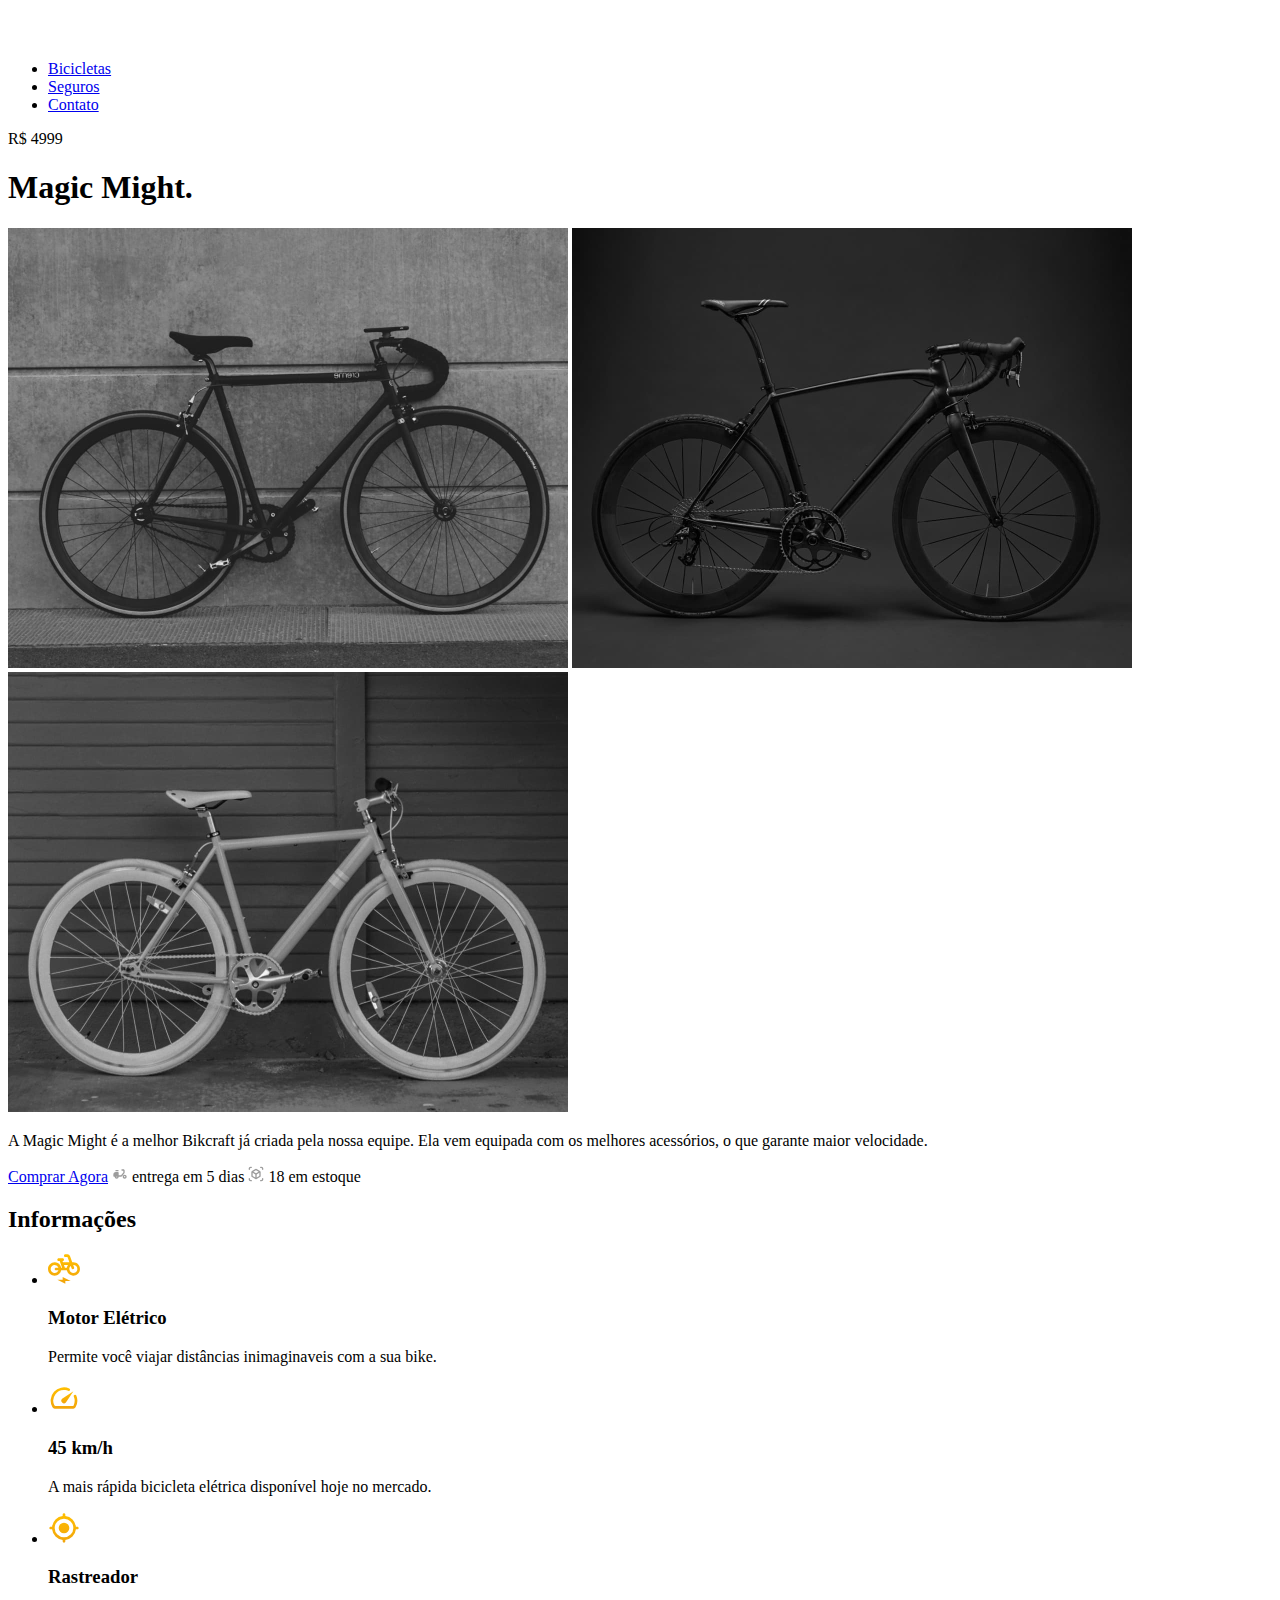
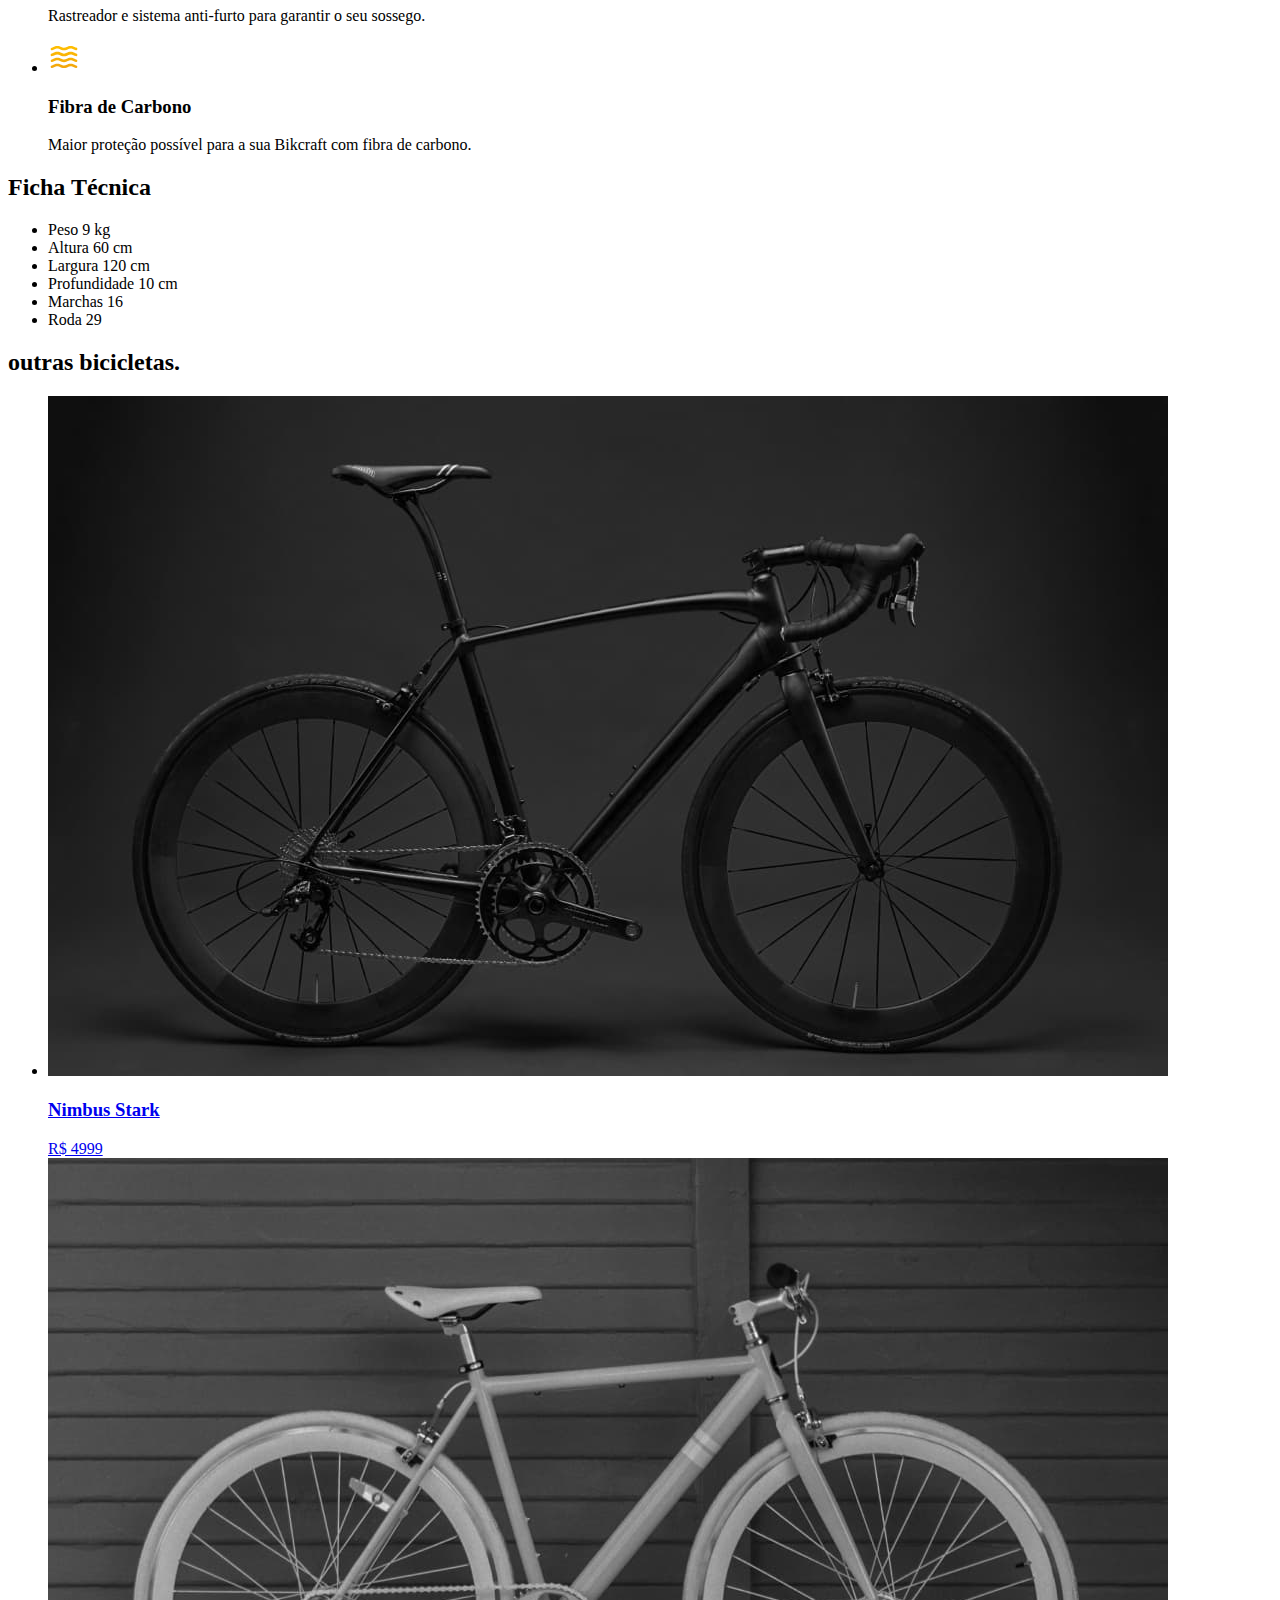
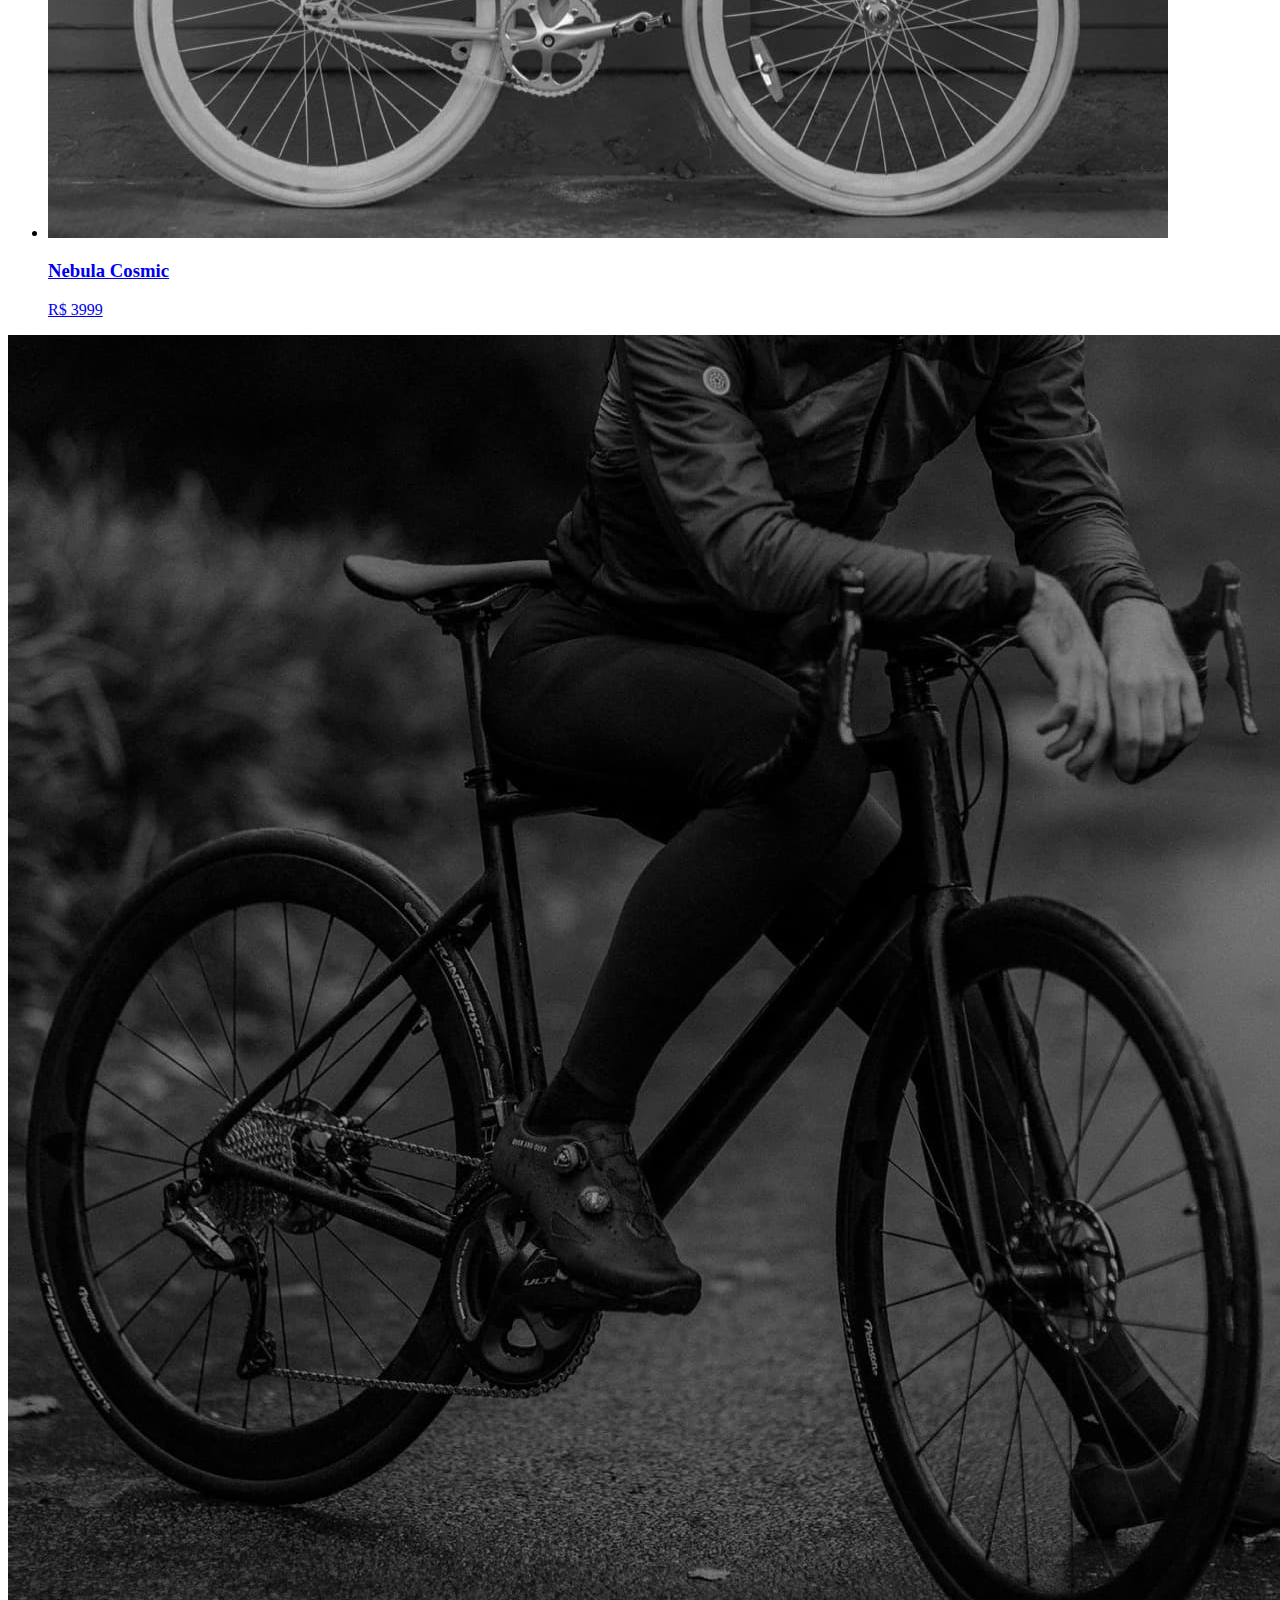
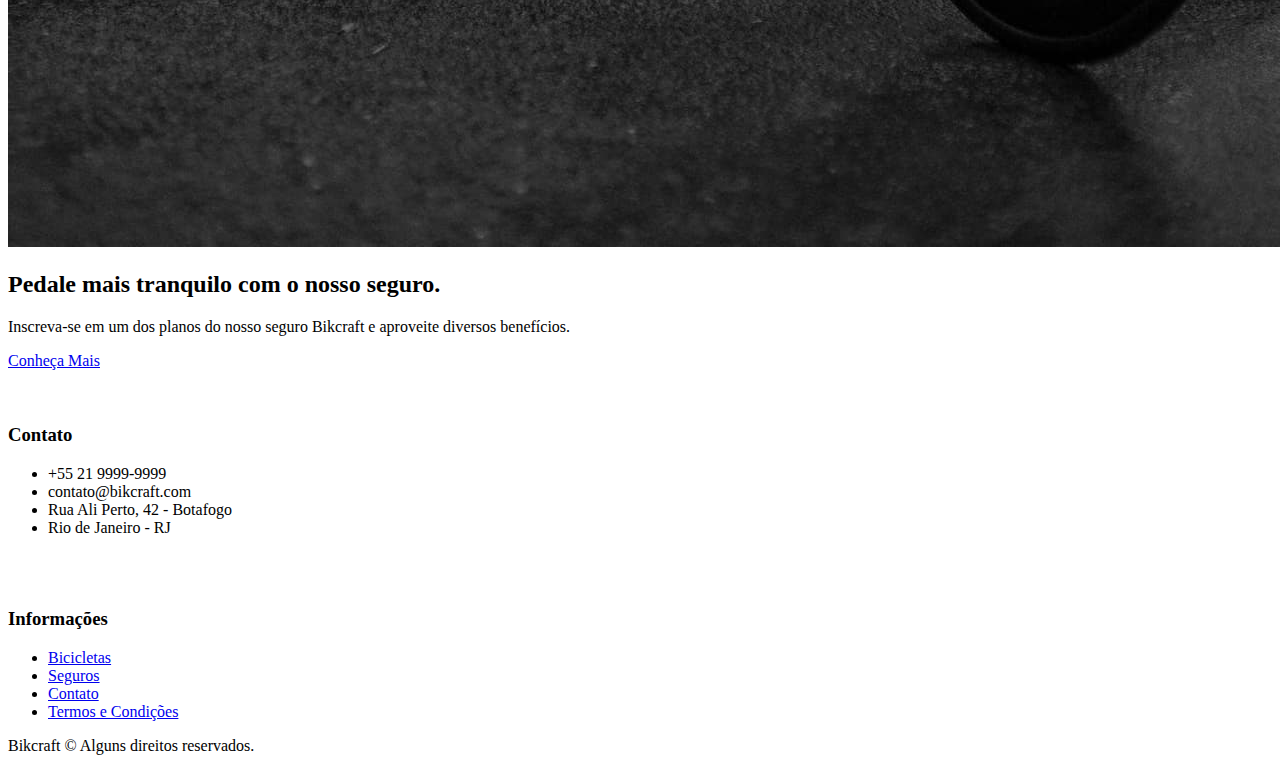
==== bicicletas/magic.html @ e45ba35e "commit inicial" ====
<!DOCTYPE html>
<html lang="pt-br">

<head>
  <meta charset="UTF-8">
  <meta name="viewport" content="width=device-width, initial-scale=1.0">
  <title>Magic | Bikcraft</title>
  <meta name="description" content="Bicicletas elétricas de alta precisão e qualidade, feitas sob medida para o cliente. Explore o mundo na sua velocidade com a Bikcraft.">

  <link rel="icon" href="./favicon.svg" type="image/svg+xml">

  <link href="../css/style.css" rel="preload" as="style">
  <link href="../css/style.css" rel="stylesheet">

  <link rel="preconnect" href="https://fonts.googleapis.com">
  <link rel="preconnect" href="https://fonts.gstatic.com" crossorigin>
  <link href="https://fonts.googleapis.com/css2?family=Merriweather:ital,wght@1,900&family=Poppins:wght@500;600&family=Roboto:wght@400;500&display=swap" rel="stylesheet">
</head>

<body id="bicicleta">
  <header class="header-bg">
    <div class="header container">
      <a href="../">
        <img src="../img/bikcraft.svg" alt="Bikcraft" width="136" height="32">
      </a>
      <nav aria-label="primaria">
        <ul class="header-menu font-1-m cor-0">
          <li><a href="../bicicletas.html">Bicicletas</a></li>
          <li><a href="../seguros.html">Seguros</a></li>
          <li><a href="../contato.html">Contato</a></li>
        </ul>
      </nav>
    </div>
  </header>

  <main class="bicicleta-bg">
    <div class="bicicleta container">
      <div class="bicicleta-titulo">
        <span class="font-2-xl cor-5">R$ 4999</span>
        <h1 class="font-1-xxl cor-0">Magic Might<span class="cor-p1">.</span></h1>
      </div>
      <div class="bicicleta-imagens">
        <img src="../img/bicicleta/nimbus2.jpg" alt="Bicicleta preta" width="560" height="440">
        <img src="../img/bicicleta/nimbus1.jpg" alt="Bicicleta preta" width="560" height="440">
        <img src="../img/bicicleta/nimbus3.jpg" alt="Bicicleta branca" width="560" height="440">
      </div>
      <div class="bicicleta-conteudo">
        <p class="font-2-l cor-5">A Magic Might é a melhor Bikcraft já criada pela nossa equipe. Ela vem equipada com os melhores acessórios, o que garante maior velocidade.</p>
        <div class="bicicleta-comprar">
          <a class="botao" href="../orcamento.html?tipo=bikcraft&produto=magic">Comprar Agora</a>
          <span class="font-1-xs cor-6"><img src="../img/icones/entrega.svg" alt=""> entrega em 5 dias</span>
          <span class="font-1-xs cor-6"><img src="../img/icones/estoque.svg" alt=""> 18 em estoque</span>
        </div>
        <h2 class="font-1-xs cor-0">Informações</h2>
        <ul class="bicicleta-informacoes">
          <li>
            <img src="../img/icones/eletrica.svg" alt="">
            <h3 class="font-1-m cor-0">Motor Elétrico</h3>
            <p class="font-2-xs cor-5">Permite você viajar distâncias inimaginaveis com a sua bike.</p>
          </li>
          <li>
            <img src="../img/icones/velocidade.svg" alt="">
            <h3 class="font-1-m cor-0">45 km/h</h3>
            <p class="font-2-xs cor-5">A mais rápida bicicleta elétrica disponível hoje no mercado.</p>
          </li>
          <li>
            <img src="../img/icones/rastreador.svg" alt="">
            <h3 class="font-1-m cor-0">Rastreador</h3>
            <p class="font-2-xs cor-5">Rastreador e sistema anti-furto para garantir o seu sossego.</p>
          </li>
          <li>
            <img src="../img/icones/carbono.svg" alt="">
            <h3 class="font-1-m cor-0">Fibra de Carbono</h3>
            <p class="font-2-xs cor-5">Maior proteção possível para a sua Bikcraft com fibra de carbono.</p>
          </li>
        </ul>
        <h2 class="font-1-xs cor-0">Ficha Técnica</h2>
        <ul class="bicicleta-ficha font-2-s cor-4">
          <li>Peso <span>9 kg</span></li>
          <li>Altura <span>60 cm</span></li>
          <li>Largura <span>120 cm</span></li>
          <li>Profundidade <span>10 cm</span></li>
          <li>Marchas <span>16</span></li>
          <li>Roda <span>29</span></li>
        </ul>
      </div>
    </div>
  </main>

  <article class="bicicletas-lista container">
    <h2 class="font-1-xxl">outras bicicletas<span class="cor-p1">.</span></h2>
    <ul>
      <li>
        <a href="./nimbus.html">
          <img src="../img/bicicletas/nimbus.jpg" alt="Bicicleta preta">
          <h3 class="font-1-xl">Nimbus Stark</h3>
          <span class="font-2-m cor-8">R$ 4999</span>
        </a>
      </li>
      <li>
        <a href="./nebula.html">
          <img src="../img/bicicletas/nebula.jpg" alt="Bicicleta branca">
          <h3 class="font-1-xl">Nebula Cosmic</h3>
          <span class="font-2-m cor-8">R$ 3999</span>
        </a>
      </li>
    </ul>
  </article>

  <article class="seguro-bg">
    <div class="seguro container">
      <div class="seguro-imagem">
        <img src="../img/fotos/seguros.jpg" alt="Pessoa parada em cima de uma bicicleta">
      </div>
      <div class="seguro-conteudo">
        <h2 class="font-1-xxl cor-0">Pedale mais tranquilo com o nosso <span class="cor-p1">seguro.</span></h2>
        <p class="font-2-l cor-5">Inscreva-se em um dos planos do nosso seguro Bikcraft e aproveite diversos benefícios.</p>
        <a class="botao" href="../seguros.html">Conheça Mais</a>
      </div>
    </div>
  </article>

  <footer class="footer-bg">
    <div class="footer container">
      <img src="../img/bikcraft.svg" alt="Bikcraft">
      <div class="footer-contato">
        <h3 class="font-2-l-b cor-0">Contato</h3>
        <ul class="font-2-m cor-5">
          <li>+55 21 9999-9999</li>
          <li>contato@bikcraft.com</li>
          <li>Rua Ali Perto, 42 - Botafogo</li>
          <li>Rio de Janeiro - RJ</li>
        </ul>
        <div class="footer-redes">
          <a href="./"><img src="../img/redes/instagram.svg" alt="Instagram"></a>
          <a href="./"><img src="../img/redes/facebook.svg" alt="Facebook"></a>
          <a href="./"><img src="../img/redes/youtube.svg" alt="Youtube"></a>
        </div>
      </div>
      <div class="footer-informacoes">
        <h3 class="font-2-l-b cor-0">Informações</h3>
        <nav>
          <ul class="font-1-m cor-5">
            <li><a href="../bicicletas.html">Bicicletas</a></li>
            <li><a href="../seguros.html">Seguros</a></li>
            <li><a href="../contato.html">Contato</a></li>
            <li><a href="../termos.html">Termos e Condições</a></li>
          </ul>
        </nav>
      </div>
      <p class="font-2-m cor-6 footer-copy">Bikcraft © Alguns direitos reservados.</p>
    </div>
  </footer>

  <script src="../js/script.js"></script>
</body>

</html>
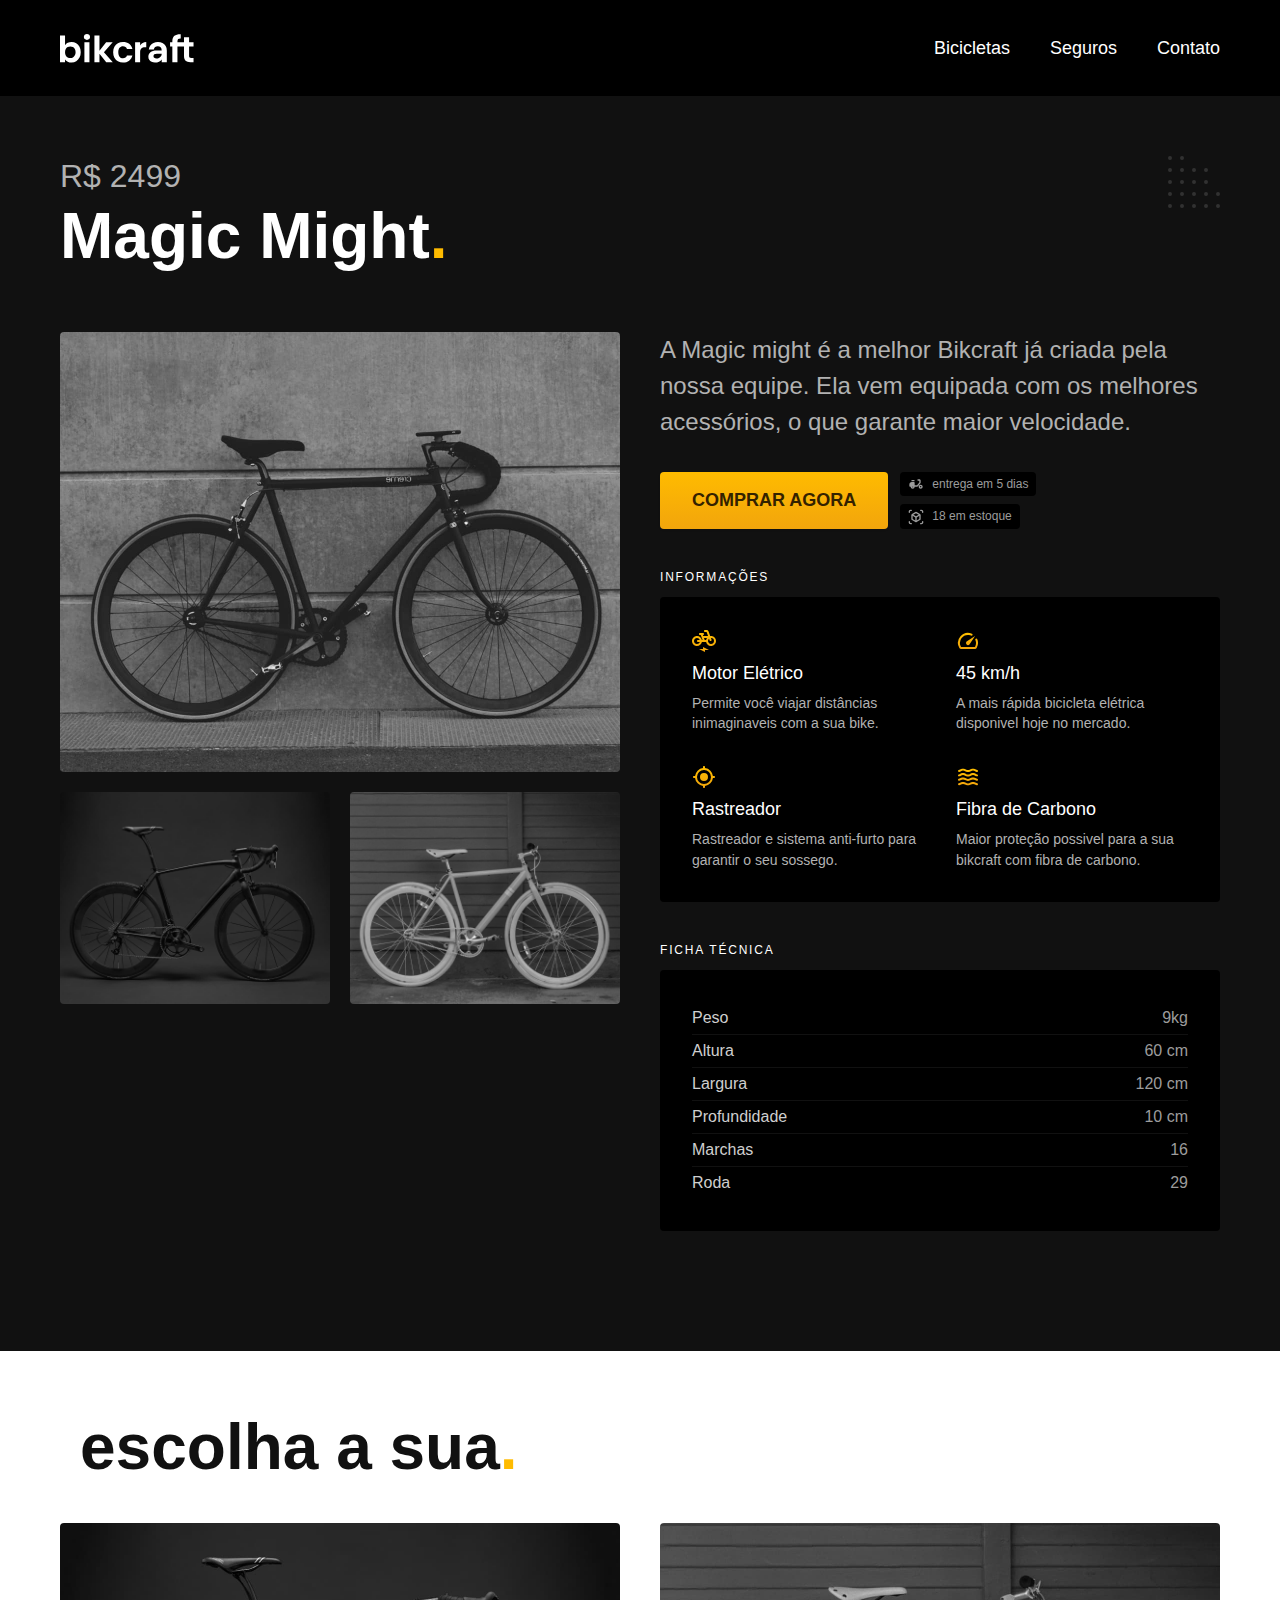
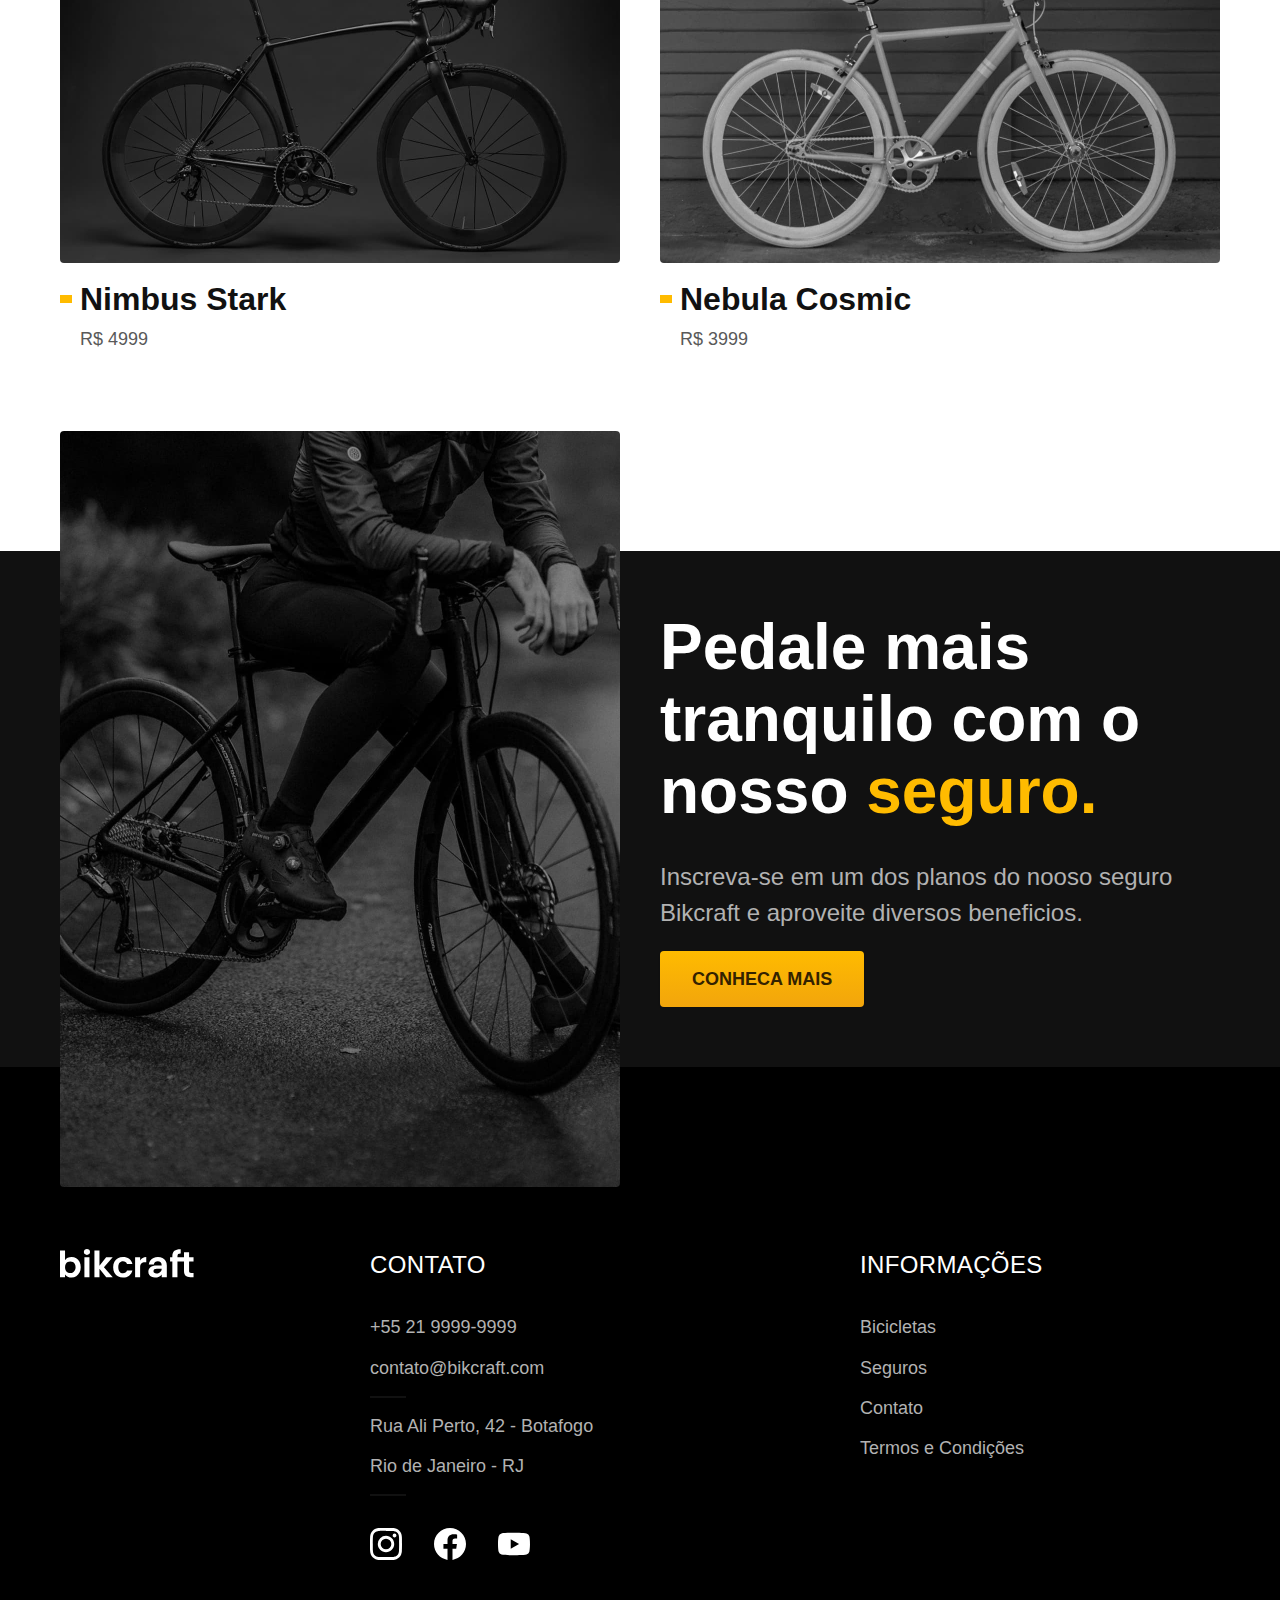
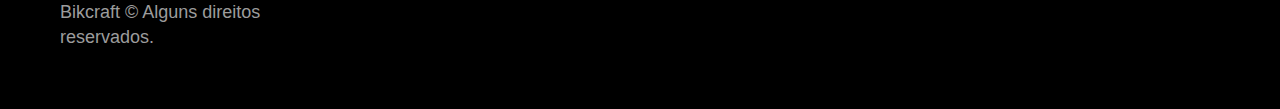
==== commit 542b6af5: "otimizado para producao" ====
--- a/bicicletas/magic.html
+++ b/bicicletas/magic.html
@@ -1,30 +1,23 @@
 <!DOCTYPE html>
-<html lang="pt-br">
-
+<html lang="en">
 <head>
   <meta charset="UTF-8">
+  <meta http-equiv="X-UA-Compatible" content="IE=edge">
   <meta name="viewport" content="width=device-width, initial-scale=1.0">
-  <title>Magic | Bikcraft</title>
-  <meta name="description" content="Bicicletas elétricas de alta precisão e qualidade, feitas sob medida para o cliente. Explore o mundo na sua velocidade com a Bikcraft.">
-
-  <link rel="icon" href="./favicon.svg" type="image/svg+xml">
-
-  <link href="../css/style.css" rel="preload" as="style">
-  <link href="../css/style.css" rel="stylesheet">
-
-  <link rel="preconnect" href="https://fonts.googleapis.com">
-  <link rel="preconnect" href="https://fonts.gstatic.com" crossorigin>
-  <link href="https://fonts.googleapis.com/css2?family=Merriweather:ital,wght@1,900&family=Poppins:wght@500;600&family=Roboto:wght@400;500&display=swap" rel="stylesheet">
+  
+  <link rel="icon" href="../favicon.svg" type="image/svg+xml"> 
+  <link rel="stylesheet" href="../CSS/style.css">
+  <title>Magic | BikCraft</title>
+<script>document.documentElement.classList.add('js');</script>
 </head>
-
 <body id="bicicleta">
   <header class="header-bg">
     <div class="header container">
-      <a href="../">
-        <img src="../img/bikcraft.svg" alt="Bikcraft" width="136" height="32">
+      <a href="../index.html">
+        <img src="../img/bikcraft.svg" alt="Bikcraft">
       </a>
       <nav aria-label="primaria">
-        <ul class="header-menu font-1-m cor-0">
+        <ul class="header-menu font-1-m">
           <li><a href="../bicicletas.html">Bicicletas</a></li>
           <li><a href="../seguros.html">Seguros</a></li>
           <li><a href="../contato.html">Contato</a></li>
@@ -33,24 +26,29 @@
     </div>
   </header>
 
-  <main class="bicicleta-bg">
-    <div class="bicicleta container">
-      <div class="bicicleta-titulo">
-        <span class="font-2-xl cor-5">R$ 4999</span>
+  <main class="titulo-bg">
+    <div>
+      <div class="titulo container">
+        <p class="font-2-xl cor-5">R$ 2499</p>
         <h1 class="font-1-xxl cor-0">Magic Might<span class="cor-p1">.</span></h1>
       </div>
-      <div class="bicicleta-imagens">
-        <img src="../img/bicicleta/nimbus2.jpg" alt="Bicicleta preta" width="560" height="440">
-        <img src="../img/bicicleta/nimbus1.jpg" alt="Bicicleta preta" width="560" height="440">
-        <img src="../img/bicicleta/nimbus3.jpg" alt="Bicicleta branca" width="560" height="440">
-      </div>
-      <div class="bicicleta-conteudo">
-        <p class="font-2-l cor-5">A Magic Might é a melhor Bikcraft já criada pela nossa equipe. Ela vem equipada com os melhores acessórios, o que garante maior velocidade.</p>
-        <div class="bicicleta-comprar">
-          <a class="botao" href="../orcamento.html?tipo=bikcraft&produto=magic">Comprar Agora</a>
-          <span class="font-1-xs cor-6"><img src="../img/icones/entrega.svg" alt=""> entrega em 5 dias</span>
-          <span class="font-1-xs cor-6"><img src="../img/icones/estoque.svg" alt=""> 18 em estoque</span>
+    </div>
+
+      <div class="bicicleta container">
+        <div class="bicicleta-imagens">
+          <img src="../img/bicicleta/nimbus2.jpg" alt="Bicicleta 1">
+          <img src="../img/bicicleta/nimbus1.jpg" alt="Bicicleta 2">
+          <img src="../img/bicicleta/nimbus3.jpg" alt="Bicicleta 3">
+          
         </div>
+        <div class="bicicleta-conteudo">
+          <p class="font-2-l cor-5">A Magic might é a melhor Bikcraft já criada pela nossa equipe. Ela vem equipada com os melhores acessórios, o que garante maior velocidade.</p>
+          <div class="bicicleta-comprar">
+            <a class="botao" href="../orcamento.html?tipo=bikcraft&produto=magic">Comprar Agora</a>
+            <span class="font-1-xs cor-6"> <img src="../img/icones/entrega.svg" alt=""> entrega em 5 dias</span>
+            <span class="font-1-xs cor-6"> <img src="../img/icones/estoque.svg" alt="">18 em estoque</span>
+          </div>
+      
         <h2 class="font-1-xs cor-0">Informações</h2>
         <ul class="bicicleta-informacoes">
           <li>
@@ -61,7 +59,7 @@
           <li>
             <img src="../img/icones/velocidade.svg" alt="">
             <h3 class="font-1-m cor-0">45 km/h</h3>
-            <p class="font-2-xs cor-5">A mais rápida bicicleta elétrica disponível hoje no mercado.</p>
+            <p class="font-2-xs cor-5">A mais rápida bicicleta elétrica disponivel hoje no mercado.</p>
           </li>
           <li>
             <img src="../img/icones/rastreador.svg" alt="">
@@ -71,35 +69,40 @@
           <li>
             <img src="../img/icones/carbono.svg" alt="">
             <h3 class="font-1-m cor-0">Fibra de Carbono</h3>
-            <p class="font-2-xs cor-5">Maior proteção possível para a sua Bikcraft com fibra de carbono.</p>
+            <p class="font-2-xs cor-5">Maior proteção possivel para a sua bikcraft com fibra de carbono.</p>
           </li>
         </ul>
         <h2 class="font-1-xs cor-0">Ficha Técnica</h2>
         <ul class="bicicleta-ficha font-2-s cor-4">
-          <li>Peso <span>9 kg</span></li>
+          <li>Peso <span>9kg</span></li>
           <li>Altura <span>60 cm</span></li>
           <li>Largura <span>120 cm</span></li>
           <li>Profundidade <span>10 cm</span></li>
           <li>Marchas <span>16</span></li>
           <li>Roda <span>29</span></li>
+     
         </ul>
       </div>
-    </div>
+
+
+      </div>
   </main>
 
   <article class="bicicletas-lista container">
-    <h2 class="font-1-xxl">outras bicicletas<span class="cor-p1">.</span></h2>
+
+    <h2 class="container font-1-xxl">escolha a sua<span class="cor-p1">.</span></h2>
+
     <ul>
       <li>
-        <a href="./nimbus.html">
+        <a href="../bicicletas/nimbus.html">
           <img src="../img/bicicletas/nimbus.jpg" alt="Bicicleta preta">
           <h3 class="font-1-xl">Nimbus Stark</h3>
           <span class="font-2-m cor-8">R$ 4999</span>
         </a>
       </li>
       <li>
-        <a href="./nebula.html">
-          <img src="../img/bicicletas/nebula.jpg" alt="Bicicleta branca">
+        <a href="../bicicletas/magic.html">
+          <img src="../img/bicicletas/nebula.jpg" alt="Bicicleta preta">
           <h3 class="font-1-xl">Nebula Cosmic</h3>
           <span class="font-2-m cor-8">R$ 3999</span>
         </a>
@@ -110,15 +113,18 @@
   <article class="seguro-bg">
     <div class="seguro container">
       <div class="seguro-imagem">
-        <img src="../img/fotos/seguros.jpg" alt="Pessoa parada em cima de uma bicicleta">
+        <img src="../img/fotos/seguros.jpg" alt="Pessoa parada em cima de uma bicicleta.">
       </div>
       <div class="seguro-conteudo">
         <h2 class="font-1-xxl cor-0">Pedale mais tranquilo com o nosso <span class="cor-p1">seguro.</span></h2>
-        <p class="font-2-l cor-5">Inscreva-se em um dos planos do nosso seguro Bikcraft e aproveite diversos benefícios.</p>
-        <a class="botao" href="../seguros.html">Conheça Mais</a>
+        <p class="font-2-l cor-5">Inscreva-se em um dos planos do nooso seguro Bikcraft e aproveite diversos beneficios.</p>
+        <a class="botao" href="../seguros.html">Conheca Mais</a>
       </div>
     </div>
   </article>
+
+
+
 
   <footer class="footer-bg">
     <div class="footer container">
@@ -126,15 +132,21 @@
       <div class="footer-contato">
         <h3 class="font-2-l-b cor-0">Contato</h3>
         <ul class="font-2-m cor-5">
-          <li>+55 21 9999-9999</li>
-          <li>contato@bikcraft.com</li>
+          <li><a href="tel:+552199999999">+55 21 9999-9999</a></li>
+          <li><a href="mailto:contato@bikcraft.com">contato@bikcraft.com</a></li>
           <li>Rua Ali Perto, 42 - Botafogo</li>
           <li>Rio de Janeiro - RJ</li>
         </ul>
         <div class="footer-redes">
-          <a href="./"><img src="../img/redes/instagram.svg" alt="Instagram"></a>
-          <a href="./"><img src="../img/redes/facebook.svg" alt="Facebook"></a>
-          <a href="./"><img src="../img/redes/youtube.svg" alt="Youtube"></a>
+          <a href="../">
+            <img src="../img/redes/instagram.svg" alt="Instagram">
+          </a>
+          <a href="../">
+            <img src="../img/redes/facebook.svg" alt="Facebook">
+          </a>
+          <a href="../">
+            <img src="../img/redes/youtube.svg" alt="Youtube">
+          </a>
         </div>
       </div>
       <div class="footer-informacoes">
@@ -148,11 +160,9 @@
           </ul>
         </nav>
       </div>
-      <p class="font-2-m cor-6 footer-copy">Bikcraft © Alguns direitos reservados.</p>
+      <p class="footer-copy font-2-m cor-6">Bikcraft © Alguns direitos reservados.</p>
     </div>
   </footer>
-
   <script src="../js/script.js"></script>
 </body>
-
 </html>--- a/CSS/style.css
+++ b/CSS/style.css
@@ -0,0 +1,23 @@
+@import './global/header.css';
+@import './global/global.css';
+@import './home/introducao.css';
+@import './utilidades/componentes.css';
+@import './utilidades/tipografia.css';
+@import './utilidades/cores.css';
+@import './bicicletas/bicicletas-lista.css';
+@import './home/tecnologia.css';
+@import './home/parceiro.css';
+@import './home/depoimento.css';
+@import './home/seguros.css';
+@import './global/footer.css';
+@import './termos/termos.css';
+@import './bicicletas/bicicletas.css';
+@import './seguros/vantagens.css';
+@import './seguros/perguntas.css';
+@import './bicicletas/bicicleta.css';
+@import './seguros/seguro.css';
+@import './contato/contato.css';
+@import './contato/loja.css';
+@import './utilidades/formulario.css';
+@import './orcamento/orcamento.css';
+@import './utilidades/animacao.css';